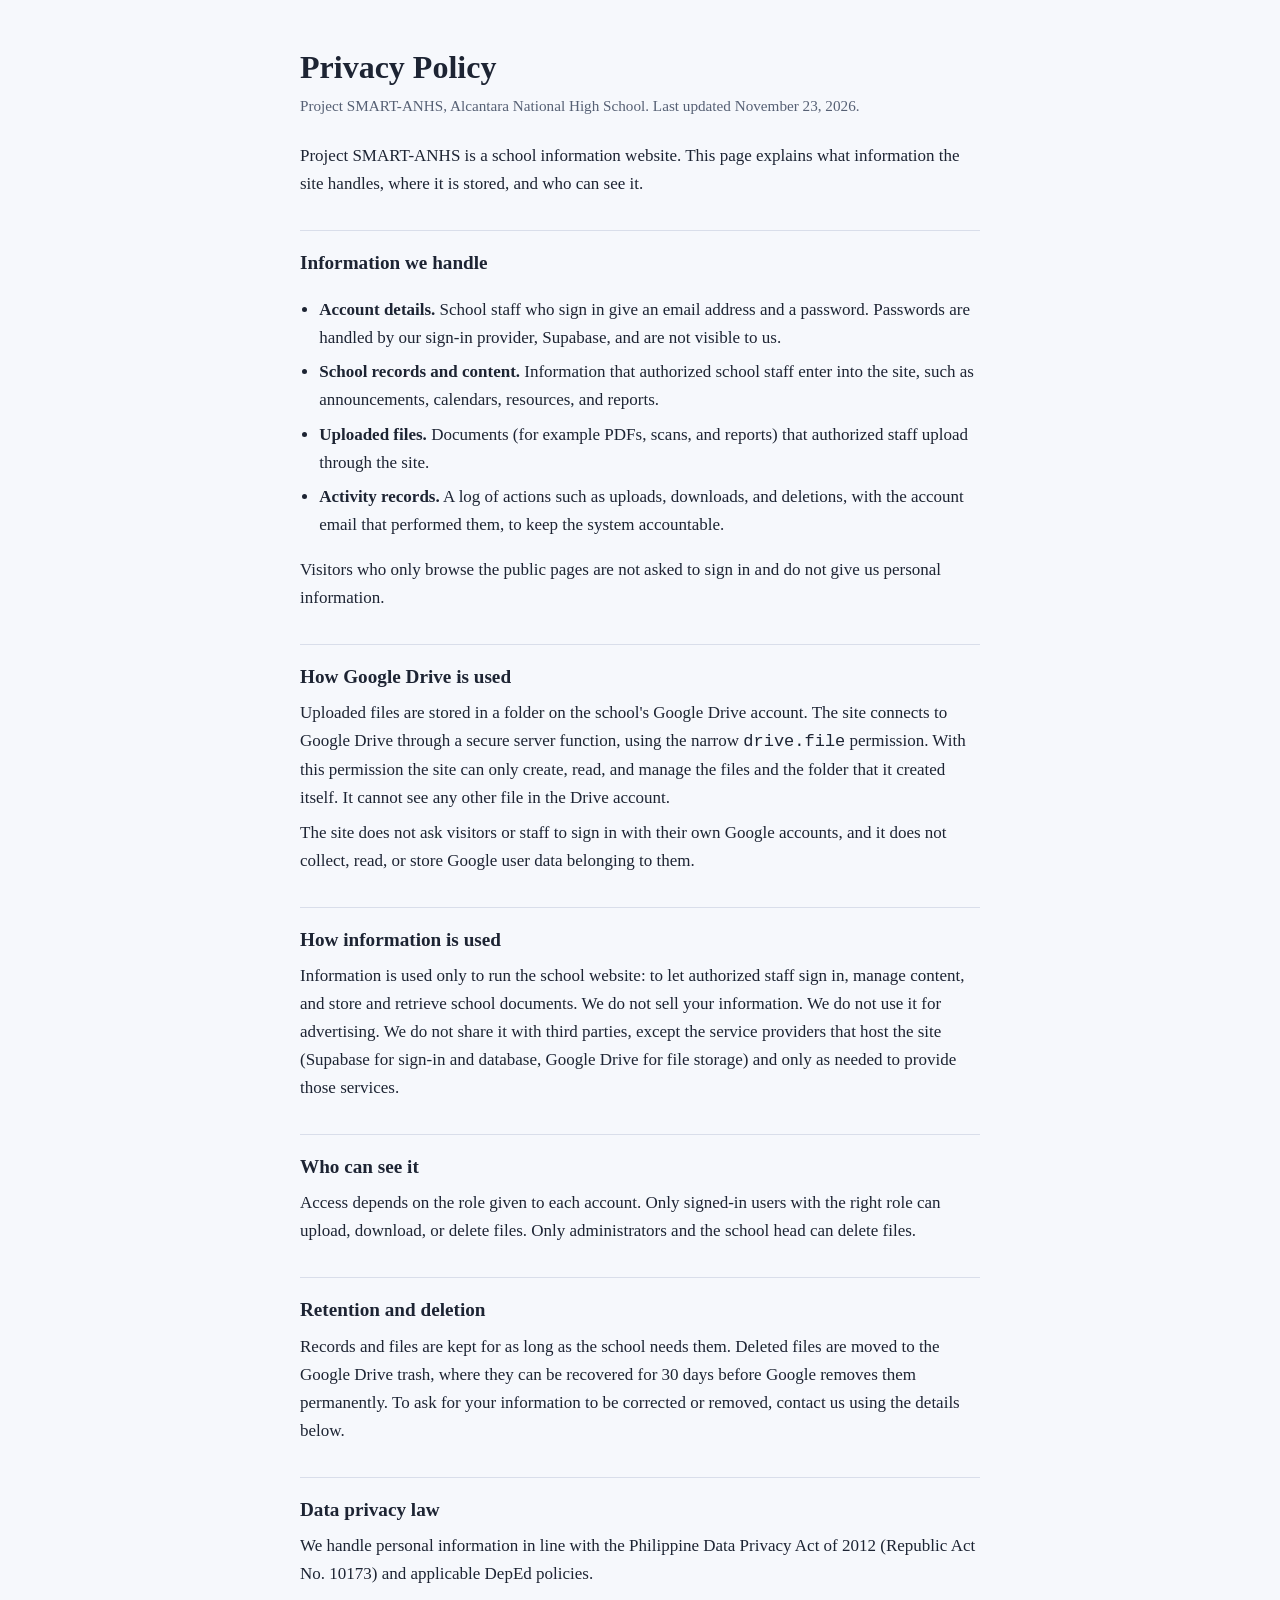
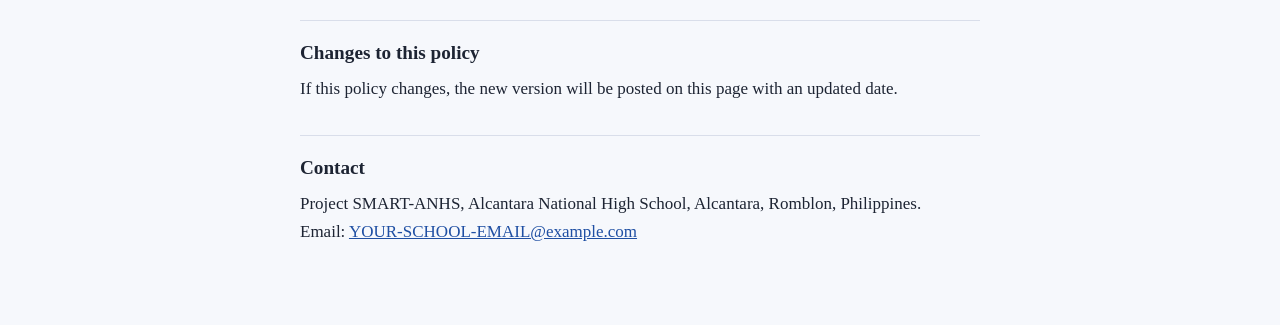
==== privacy.html @ d7b299c4 "Add files via upload" ====
<!DOCTYPE html>
<html lang="en">
<head>
<meta charset="utf-8">
<meta name="viewport" content="width=device-width, initial-scale=1">
<title>Privacy Policy | Project SMART-ANHS</title>
<style>
  :root { --ink:#1d2433; --muted:#566074; --line:#d9deea; --accent:#1f4fa3; --bg:#f6f8fc; }
  * { box-sizing: border-box; }
  body { margin:0; background:var(--bg); color:var(--ink); font:17px/1.65 Georgia, "Times New Roman", serif; }
  main { max-width: 720px; margin: 0 auto; padding: 48px 20px 72px; }
  h1 { font-size: 2rem; line-height: 1.2; margin: 0 0 6px; }
  h2 { font-size: 1.2rem; margin: 2rem 0 .4rem; padding-top: 1rem; border-top: 1px solid var(--line); }
  p, li { margin: .4rem 0; }
  ul { padding-left: 1.2rem; }
  .meta { color: var(--muted); font-size: .95rem; margin-bottom: 1.5rem; }
  a { color: var(--accent); }
  a:focus-visible { outline: 3px solid var(--accent); outline-offset: 2px; }
</style>
</head>
<body>
<main>
  <h1>Privacy Policy</h1>
  <p class="meta">Project SMART-ANHS, Alcantara National High School. Last updated November 23, 2026.</p>

  <p>Project SMART-ANHS is a school information website. This page explains what information the site handles, where it is stored, and who can see it.</p>

  <h2>Information we handle</h2>
  <ul>
    <li><strong>Account details.</strong> School staff who sign in give an email address and a password. Passwords are handled by our sign-in provider, Supabase, and are not visible to us.</li>
    <li><strong>School records and content.</strong> Information that authorized school staff enter into the site, such as announcements, calendars, resources, and reports.</li>
    <li><strong>Uploaded files.</strong> Documents (for example PDFs, scans, and reports) that authorized staff upload through the site.</li>
    <li><strong>Activity records.</strong> A log of actions such as uploads, downloads, and deletions, with the account email that performed them, to keep the system accountable.</li>
  </ul>
  <p>Visitors who only browse the public pages are not asked to sign in and do not give us personal information.</p>

  <h2>How Google Drive is used</h2>
  <p>Uploaded files are stored in a folder on the school's Google Drive account. The site connects to Google Drive through a secure server function, using the narrow <code>drive.file</code> permission. With this permission the site can only create, read, and manage the files and the folder that it created itself. It cannot see any other file in the Drive account.</p>
  <p>The site does not ask visitors or staff to sign in with their own Google accounts, and it does not collect, read, or store Google user data belonging to them.</p>

  <h2>How information is used</h2>
  <p>Information is used only to run the school website: to let authorized staff sign in, manage content, and store and retrieve school documents. We do not sell your information. We do not use it for advertising. We do not share it with third parties, except the service providers that host the site (Supabase for sign-in and database, Google Drive for file storage) and only as needed to provide those services.</p>

  <h2>Who can see it</h2>
  <p>Access depends on the role given to each account. Only signed-in users with the right role can upload, download, or delete files. Only administrators and the school head can delete files.</p>

  <h2>Retention and deletion</h2>
  <p>Records and files are kept for as long as the school needs them. Deleted files are moved to the Google Drive trash, where they can be recovered for 30 days before Google removes them permanently. To ask for your information to be corrected or removed, contact us using the details below.</p>

  <h2>Data privacy law</h2>
  <p>We handle personal information in line with the Philippine Data Privacy Act of 2012 (Republic Act No. 10173) and applicable DepEd policies.</p>

  <h2>Changes to this policy</h2>
  <p>If this policy changes, the new version will be posted on this page with an updated date.</p>

  <h2>Contact</h2>
  <p>Project SMART-ANHS, Alcantara National High School, Alcantara, Romblon, Philippines.<br>
  Email: <a href="mailto:YOUR-SCHOOL-EMAIL@example.com">YOUR-SCHOOL-EMAIL@example.com</a></p>
</main>
</body>
</html>
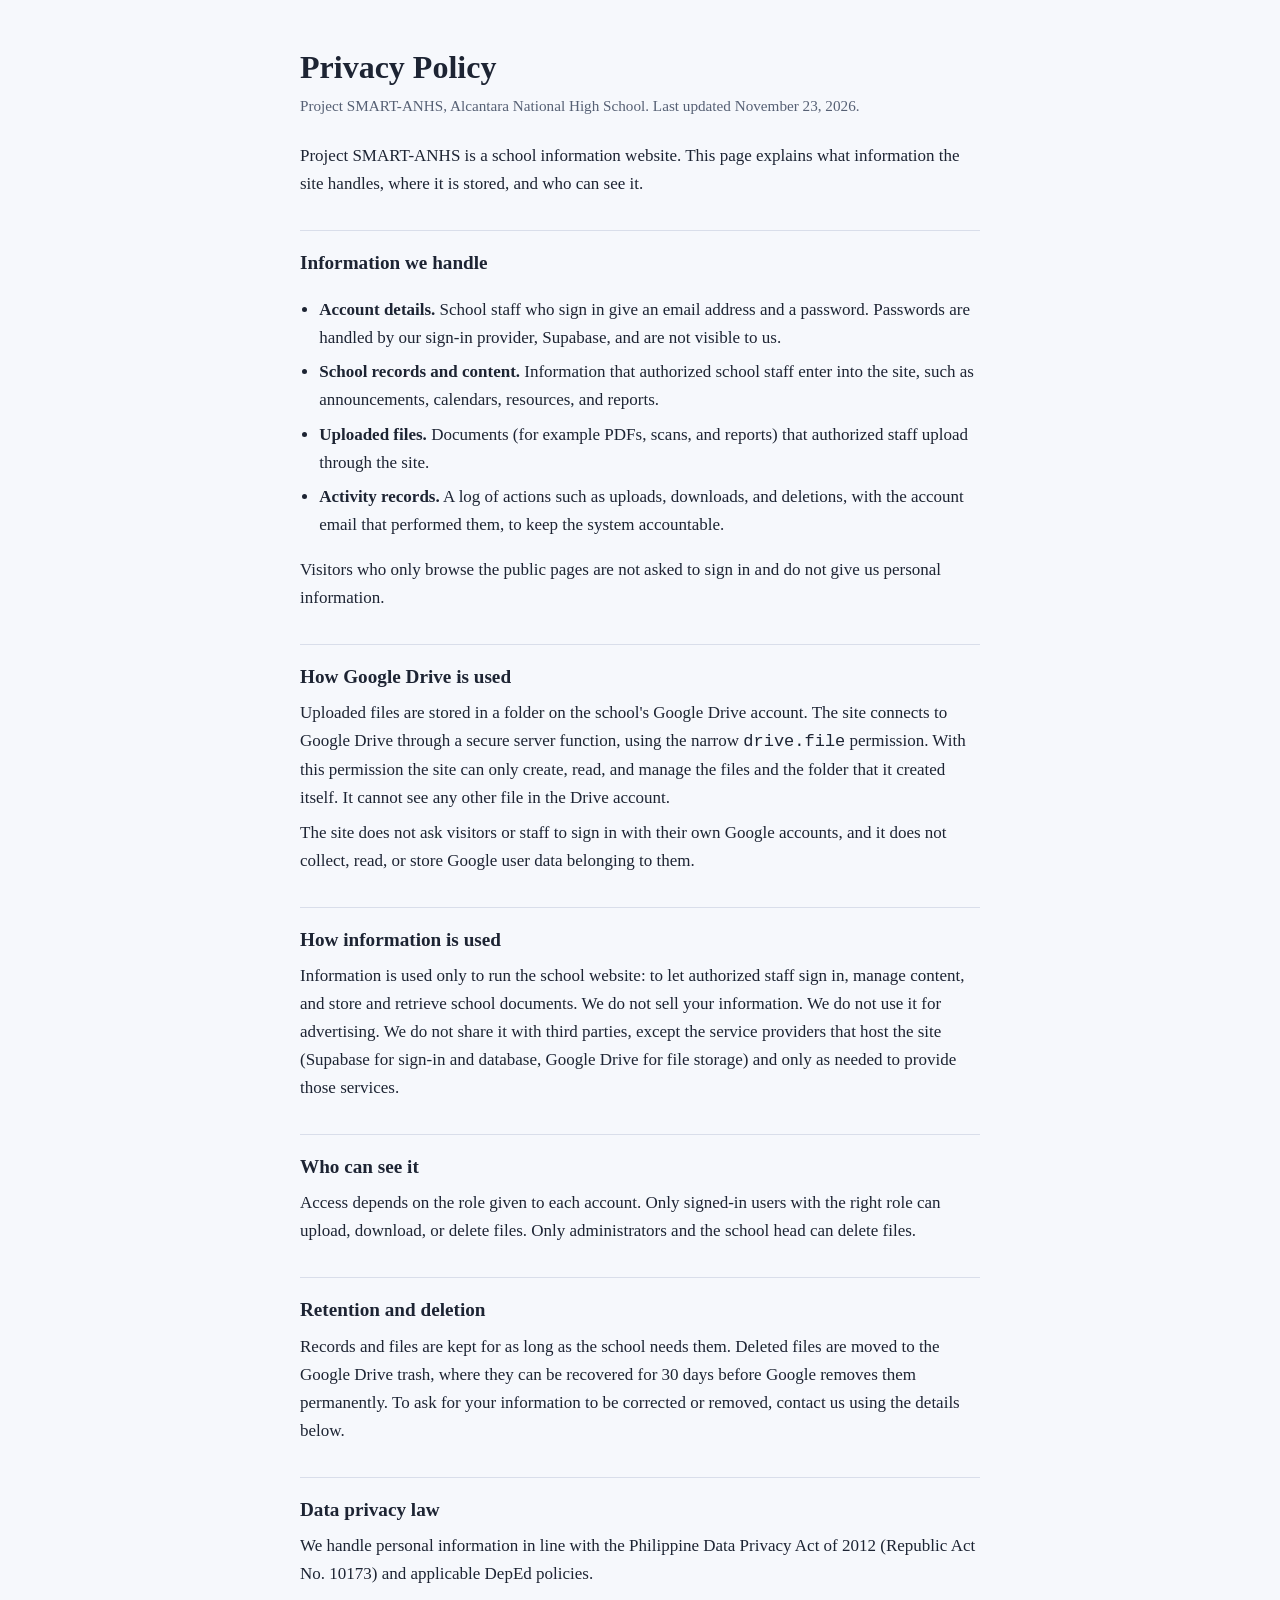
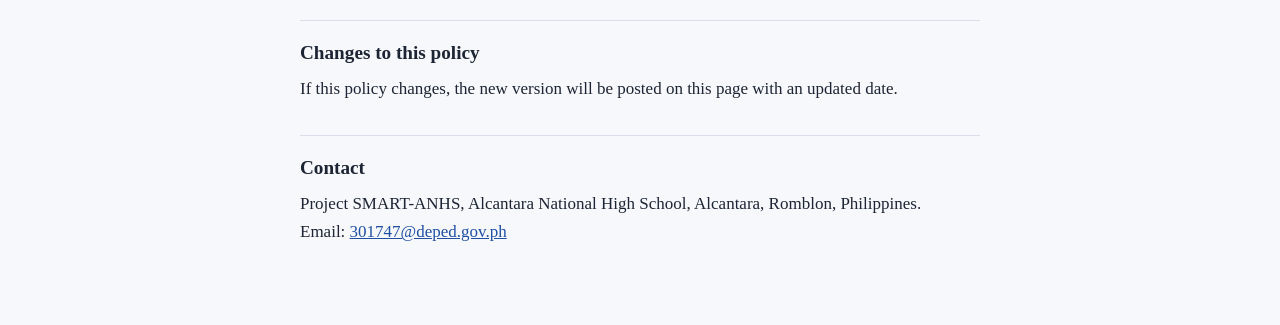
==== commit cbb9e03b: "Add files via upload" ====
--- a/privacy.html
+++ b/privacy.html
@@ -55,7 +55,7 @@
 
   <h2>Contact</h2>
   <p>Project SMART-ANHS, Alcantara National High School, Alcantara, Romblon, Philippines.<br>
-  Email: <a href="mailto:YOUR-SCHOOL-EMAIL@example.com">YOUR-SCHOOL-EMAIL@example.com</a></p>
+  Email: <a href="mailto:301747@deped.gov.ph">301747@deped.gov.ph</a></p>
 </main>
 </body>
 </html>
